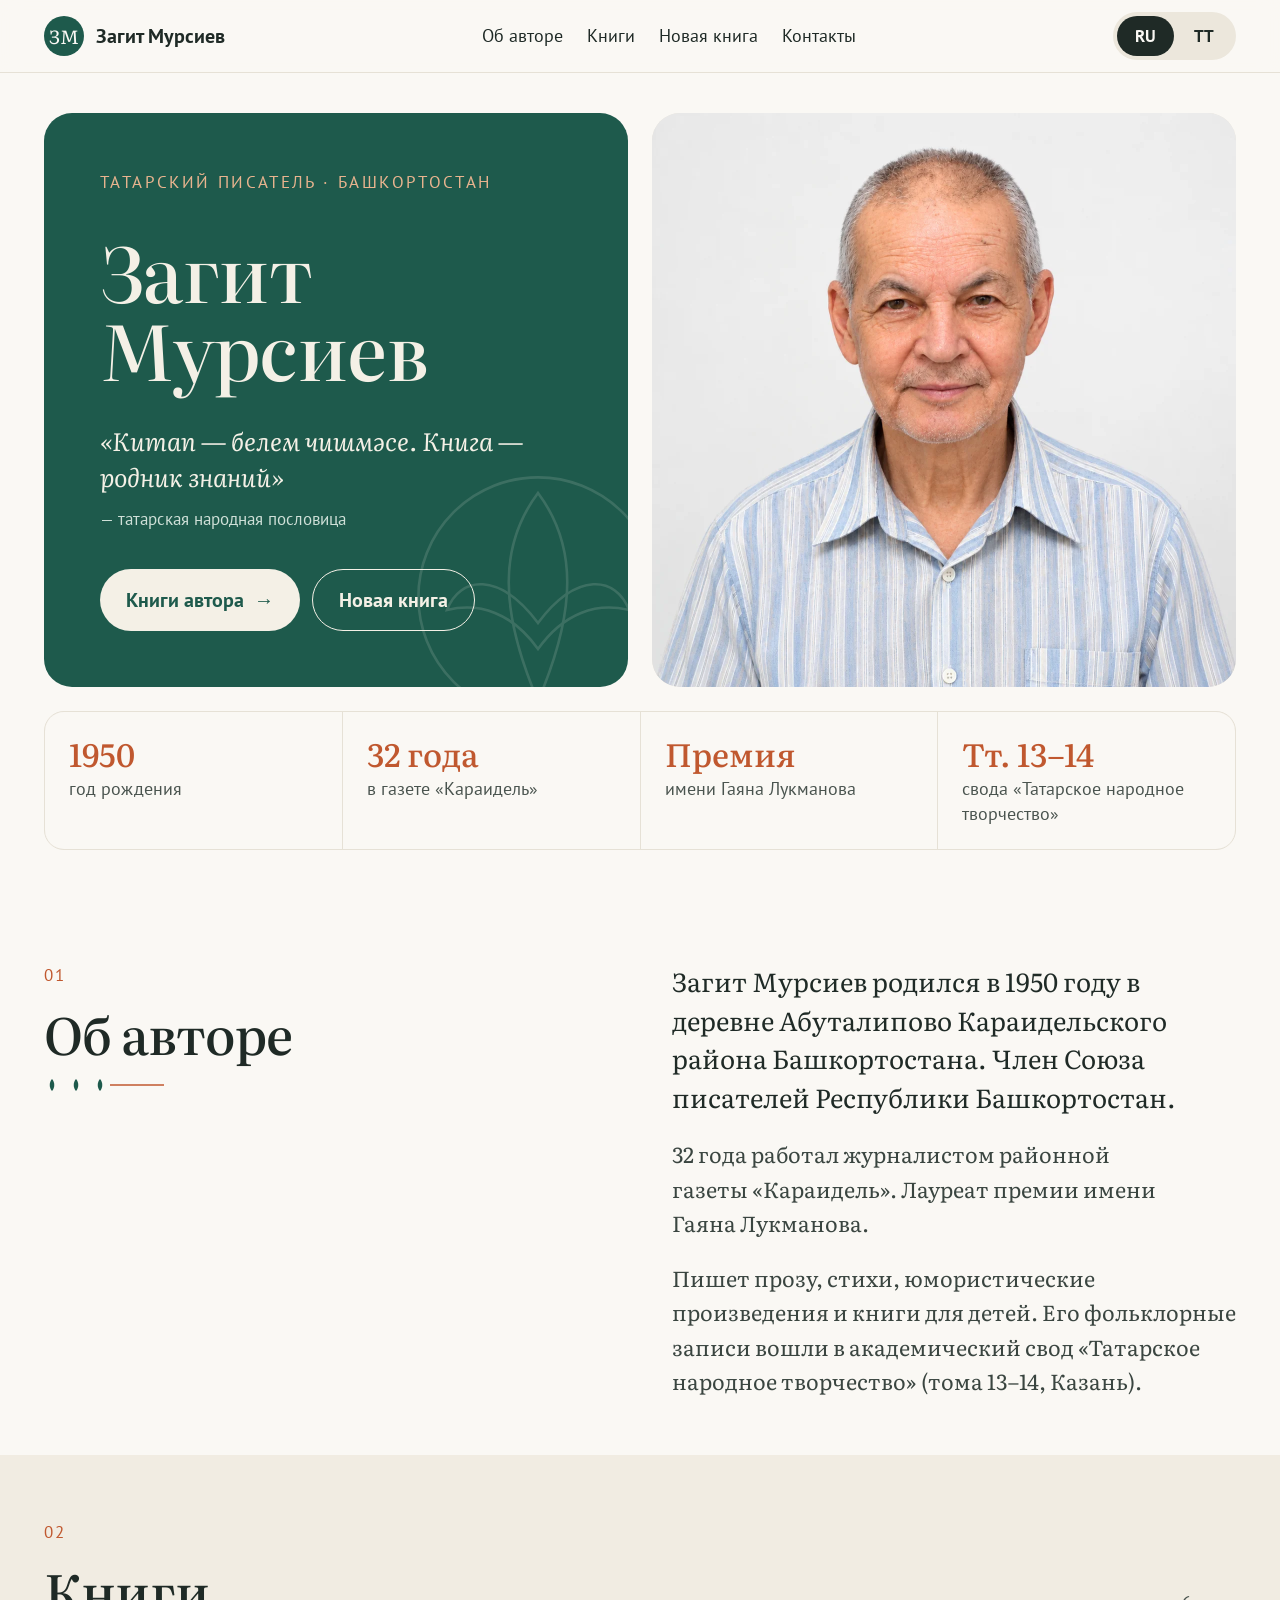
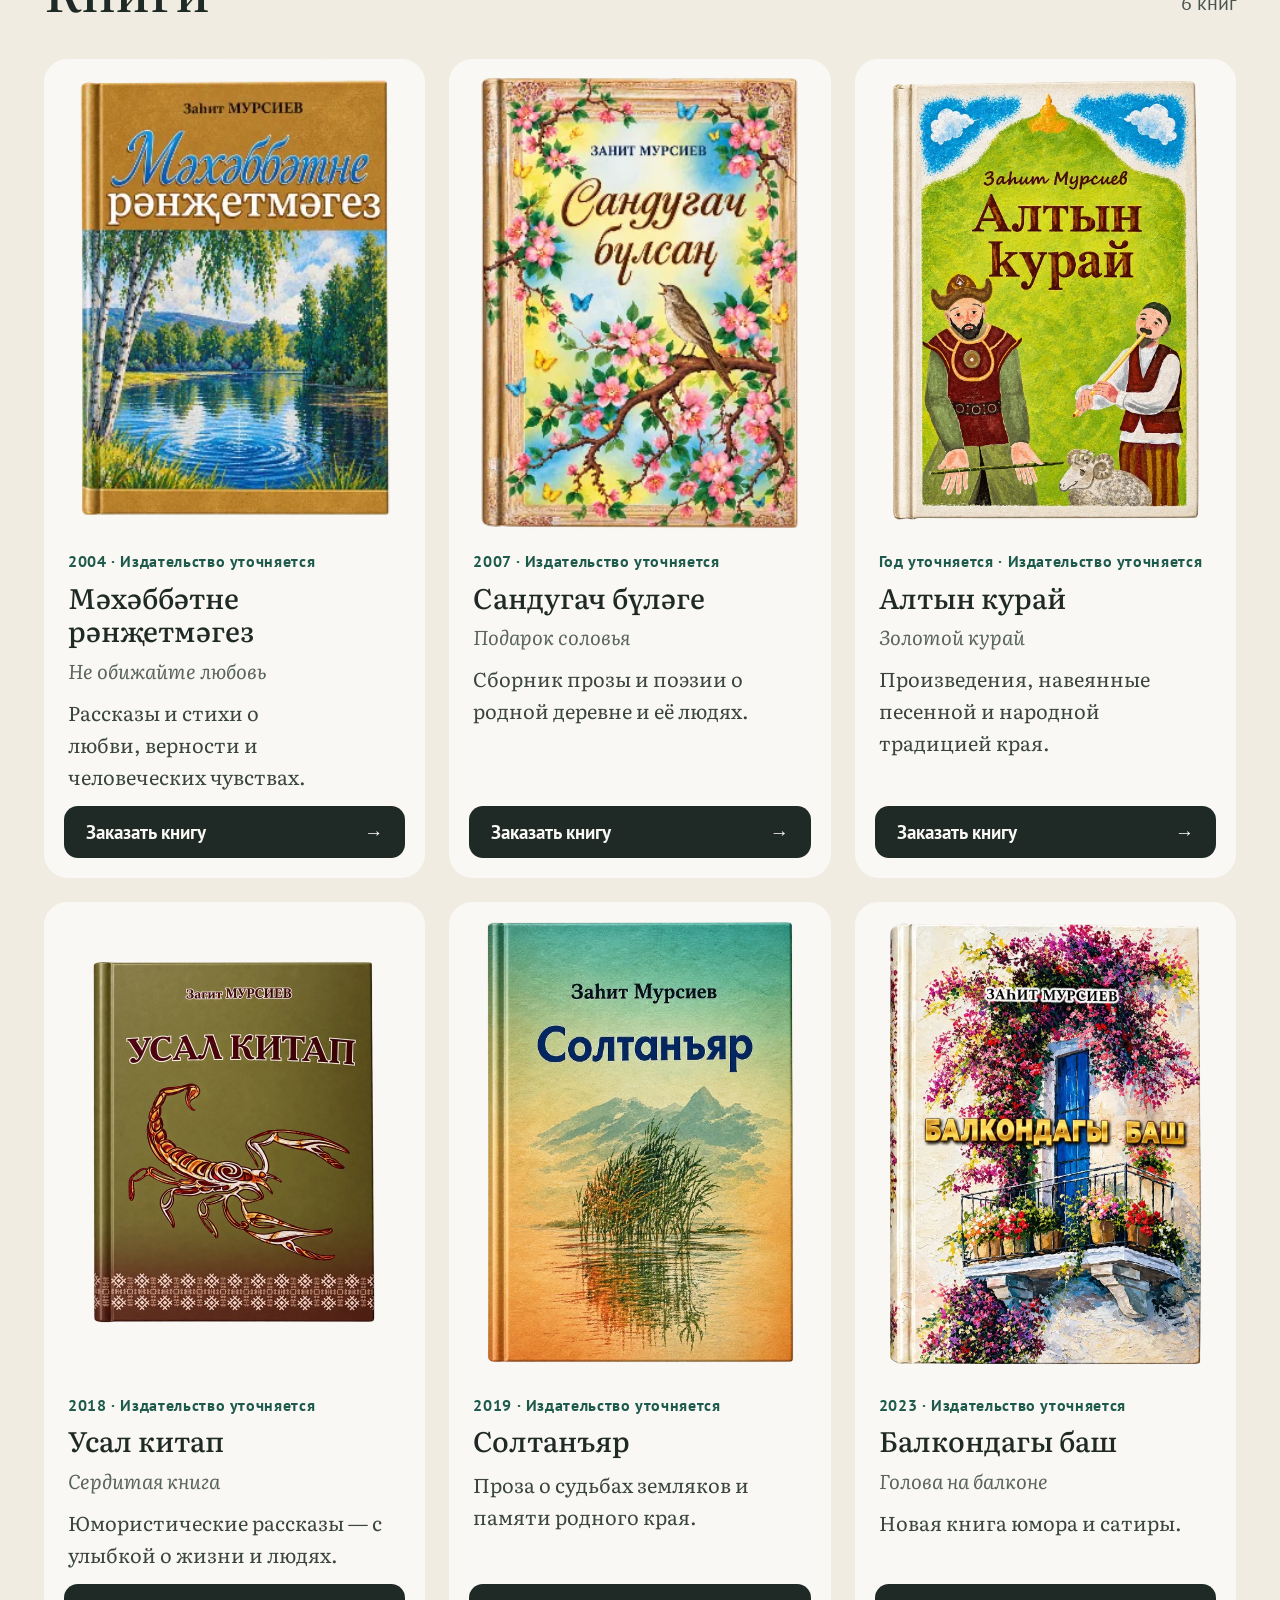
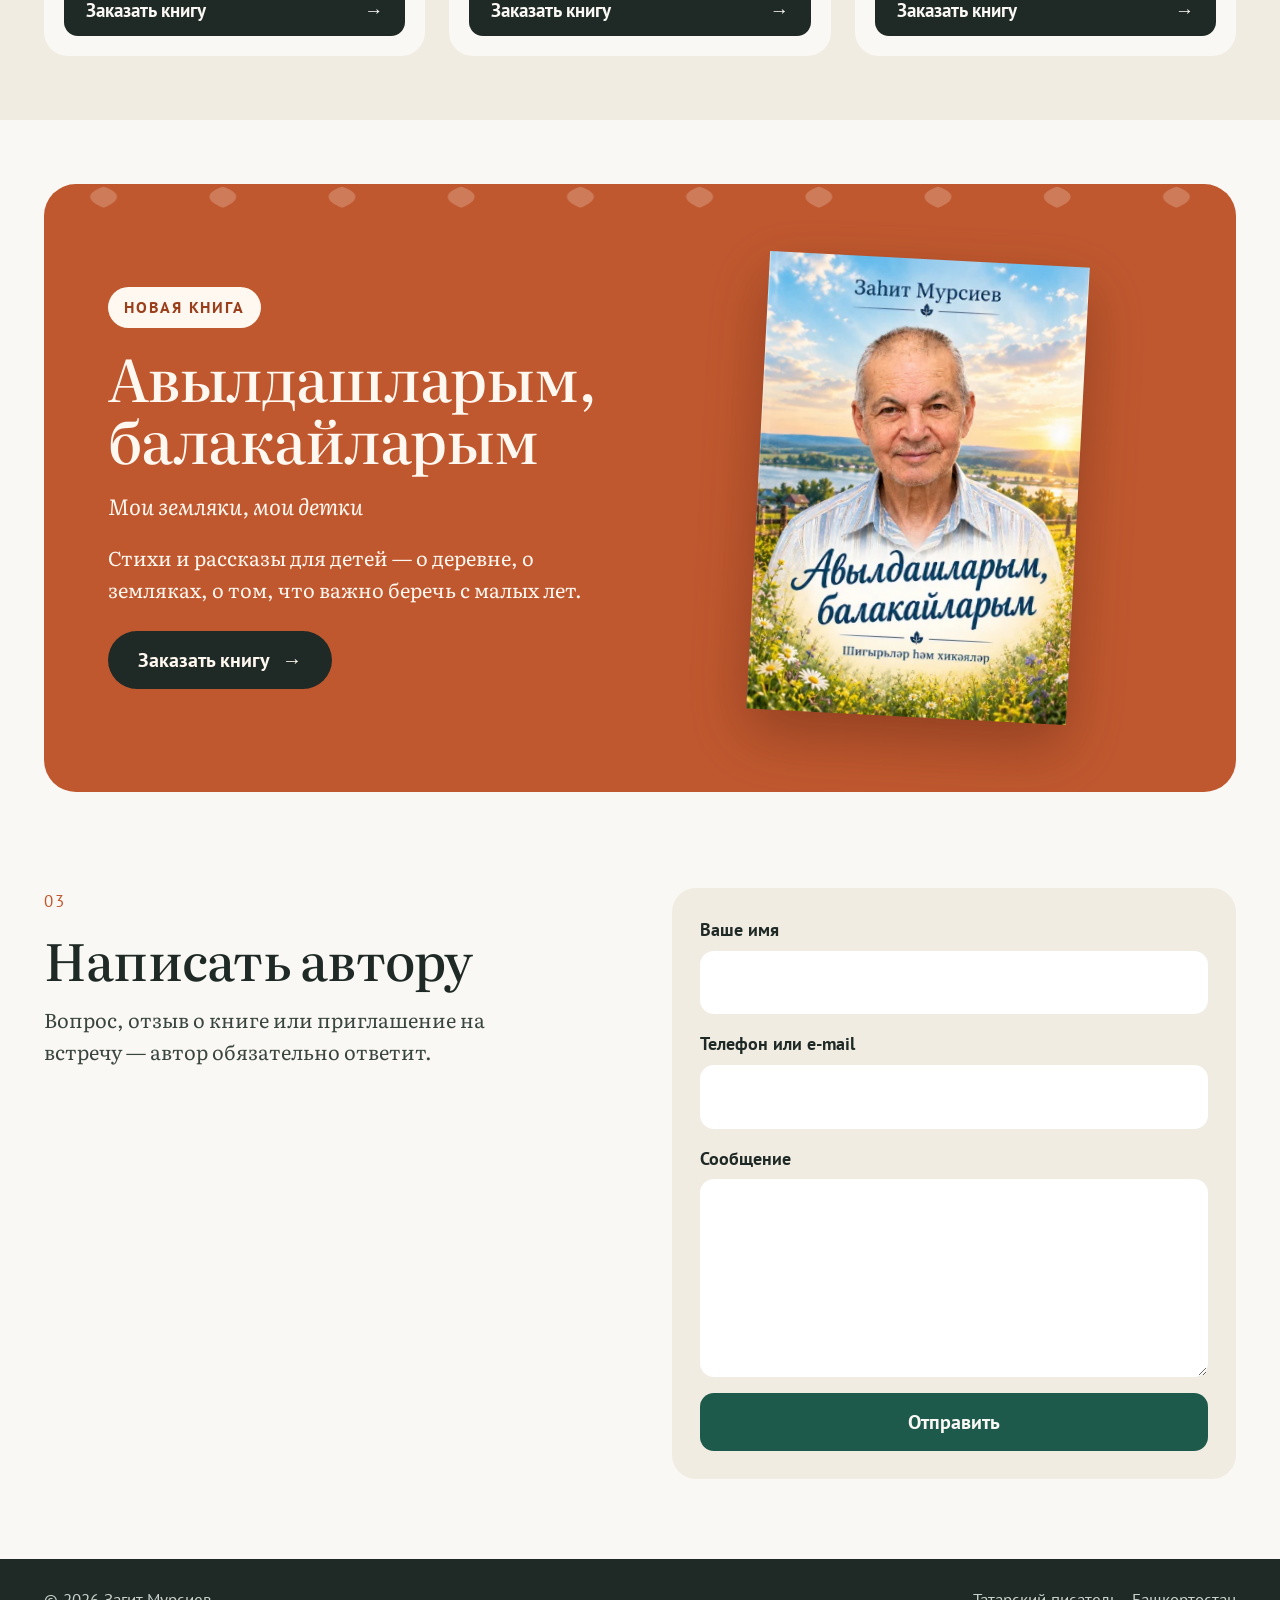
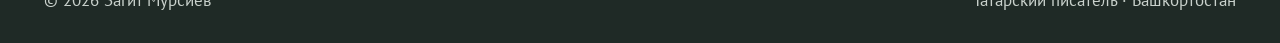
==== docs/index.html @ ffd85c50 "Сайт Загита Мурсиева: реализация дизайна v2 Статический сайт в docs/ для GitHub Pages (домен zagitmu" ====
<!DOCTYPE html>
<html lang="ru">
<head>
<meta charset="utf-8">
<meta name="viewport" content="width=device-width, initial-scale=1">
<title>Заһит Мурсиев — Загит Мурсиев</title>
<meta name="description" content="Загит Мурсиев — татарский писатель из Башкортостана. Книги, новая книга, заказ книг и связь с автором.">
<link rel="preconnect" href="https://fonts.googleapis.com">
<link rel="preconnect" href="https://fonts.gstatic.com" crossorigin>
<link href="https://fonts.googleapis.com/css2?family=Literata:ital,opsz,wght@0,7..72,400;0,7..72,500;0,7..72,600;1,7..72,400&amp;family=PT+Sans:wght@400;700&amp;display=swap" rel="stylesheet">
<link rel="stylesheet" href="styles.css">
</head>
<body>

<header class="site-header">
  <div class="wrap header-inner sans">
    <a href="#home" class="brand">
      <span class="brand-mark">ЗМ</span>
      <span class="brand-name" data-i18n="name">Загит Мурсиев</span>
    </a>
    <nav class="nav" id="site-nav">
      <a href="#about" data-i18n="navAbout">Об авторе</a>
      <a href="#books" data-i18n="navBooks">Книги</a>
      <a href="#new" data-i18n="navNew">Новая книга</a>
      <a href="#contacts" data-i18n="navContacts">Контакты</a>
    </nav>
    <div class="lang-switch" role="group" aria-label="Язык / Тел">
      <button type="button" data-lang="ru" aria-pressed="true">RU</button>
      <button type="button" data-lang="tt" aria-pressed="false">TT</button>
    </div>
    <button type="button" class="menu-btn" id="menu-btn" aria-expanded="false" aria-controls="site-nav" aria-label="Меню">
      <svg class="icon-open" width="24" height="24" viewBox="0 0 24 24" aria-hidden="true"><path d="M4 7h16M4 12h16M4 17h16" stroke="currentColor" stroke-width="2" stroke-linecap="round"/></svg>
      <svg class="icon-close" width="24" height="24" viewBox="0 0 24 24" aria-hidden="true"><path d="M6 6l12 12M18 6L6 18" stroke="currentColor" stroke-width="2" stroke-linecap="round"/></svg>
    </button>
  </div>
</header>

<main>

<section id="home" class="wrap hero-section">
  <div class="hero-grid">
    <div class="hero-card">
      <svg class="hero-ornament" viewBox="0 0 200 200" aria-hidden="true"><g fill="none" stroke="#F4F0E6" stroke-width="2"><path d="M100 20C130 60 130 110 100 180C70 110 70 60 100 20Z"/><path d="M100 120C70 80 40 84 30 110C55 104 80 112 100 140C120 112 145 104 170 110C160 84 130 80 100 120Z"/><circle cx="100" cy="100" r="92"/></g></svg>
      <div class="kicker sans hero-kicker" data-i18n="heroKicker">Татарский писатель · Башкортостан</div>
      <h1 class="hero-title" data-i18n="name">Загит Мурсиев</h1>
      <div class="hero-quote">
        <div class="hero-quote-text">«<span data-i18n="quote">Китап — белем чишмәсе. Книга — родник знаний</span>»</div>
        <div class="hero-quote-src sans">— <span data-i18n="quoteSrc">татарская народная пословица</span></div>
      </div>
      <div class="hero-actions sans">
        <a href="#books" class="btn-light"><span data-i18n="heroBtnBooks">Книги автора</span> <span aria-hidden="true">→</span></a>
        <a href="#new" class="btn-outline" data-i18n="heroBtnNew">Новая книга</a>
      </div>
    </div>
    <div class="hero-photo">
      <img src="images/author-photo.webp" alt="Загит Мурсиев" data-i18n-alt="name" width="1168" height="1168">
    </div>
  </div>
  <div class="facts" id="facts"></div>
</section>

<section id="about" class="wrap section">
  <div class="two-col">
    <div class="section-head">
      <div class="kicker sans accent">01</div>
      <h2 class="section-title" data-i18n="aboutTitle">Об авторе</h2>
      <svg width="120" height="16" viewBox="0 0 120 16" aria-hidden="true"><g fill="#1E5A4C"><path d="M8 2C11 5 11 11 8 14C5 11 5 5 8 2Z"/><path d="M32 2C35 5 35 11 32 14C29 11 29 5 32 2Z"/><path d="M56 2C59 5 59 11 56 14C53 11 53 5 56 2Z"/></g><path d="M66 8H120" stroke="#C0582F" stroke-width="1.5"/></svg>
    </div>
    <div class="about-text">
      <p class="about-lead" data-i18n="about1"></p>
      <p data-i18n="about2"></p>
      <p data-i18n="about3"></p>
    </div>
  </div>
</section>

<section id="books" class="books-section">
  <div class="wrap books-inner">
    <div class="books-head">
      <div class="section-head">
        <div class="kicker sans accent">02</div>
        <h2 class="section-title" data-i18n="booksTitle">Книги</h2>
      </div>
      <div class="books-count sans" data-i18n="booksCount">6 книг</div>
    </div>
    <div class="books-grid" id="books-grid"></div>
  </div>
</section>

<section id="new" class="wrap new-section">
  <div class="new-card">
    <svg class="new-ornament" viewBox="0 0 400 40" preserveAspectRatio="none" aria-hidden="true"><defs><pattern id="tul" width="40" height="40" patternUnits="userSpaceOnUse"><path d="M20 4C26 12 26 24 20 34C14 24 14 12 20 4Z" fill="#FFF8F0"/></pattern></defs><rect width="400" height="40" fill="url(#tul)"/></svg>
    <div class="new-body">
      <div class="new-badge sans" data-i18n="newKicker">Новая книга</div>
      <h2 class="new-title">Авылдашларым, балакайларым</h2>
      <div class="new-sub" data-i18n="newSub"></div>
      <p class="new-desc" data-i18n="newDesc"></p>
      <button type="button" class="btn-new sans" id="order-new"><span data-i18n="orderBtn">Заказать книгу</span> <span aria-hidden="true">→</span></button>
    </div>
    <div class="new-cover">
      <img src="images/cover-new.webp" alt="Авылдашларым, балакайларым" width="448" height="640">
    </div>
  </div>
</section>

<section id="contacts" class="wrap contacts-section">
  <div class="two-col contacts-grid">
    <div class="section-head">
      <div class="kicker sans accent">03</div>
      <h2 class="section-title" data-i18n="contactsTitle">Написать автору</h2>
      <p class="contacts-lead" data-i18n="contactsLead"></p>
    </div>
    <div>
      <div class="sent-box" id="sent-box" hidden>
        <div class="sent-msg" data-i18n="sentMsg"></div>
        <button type="button" class="btn-again sans" id="send-again" data-i18n="sentAgain">Написать ещё</button>
      </div>
      <form class="contact-form" id="contact-form">
        <label class="field sans">
          <span data-i18n="fName">Ваше имя</span>
          <input name="name" required autocomplete="name">
        </label>
        <label class="field sans">
          <span data-i18n="fContact">Телефон или e-mail</span>
          <input name="contact" required>
        </label>
        <label class="field sans">
          <span data-i18n="fMsg">Сообщение</span>
          <textarea name="msg" required rows="5"></textarea>
        </label>
        <button type="submit" class="btn-submit sans" data-i18n="fSend">Отправить</button>
      </form>
    </div>
  </div>
</section>

</main>

<footer class="site-footer sans">
  <div class="wrap footer-inner">
    <span>© <span id="year"></span> <span data-i18n="name">Загит Мурсиев</span></span>
    <span data-i18n="heroKicker">Татарский писатель · Башкортостан</span>
  </div>
</footer>

<div class="modal-backdrop" id="order-modal" hidden>
  <div class="modal" role="dialog" aria-modal="true" aria-labelledby="order-book">
    <button type="button" class="modal-close" id="order-close" aria-label="Закрыть">×</button>
    <div class="modal-kicker sans" data-i18n="mTitle">Заказ книги</div>
    <h3 class="modal-book" id="order-book"></h3>
    <label class="modal-field sans">
      <span data-i18n="mText">Готовый текст (можно изменить):</span>
      <textarea id="order-text" rows="6"></textarea>
    </label>
    <div class="modal-choose sans" data-i18n="mChoose">Куда отправить заказ?</div>
    <div class="modal-channels sans">
      <a id="order-wa" class="ch ch-wa" target="_blank" rel="noopener">WhatsApp</a>
      <a id="order-tg" class="ch ch-tg" target="_blank" rel="noopener">Telegram</a>
      <a id="order-mail" class="ch ch-mail" data-i18n="mEmail">Почта</a>
    </div>
    <div class="modal-note sans" data-i18n="mTgNote"></div>
    <div class="modal-copied sans" id="order-copied" data-i18n="mCopied" hidden></div>
  </div>
</div>

<script src="app.js"></script>
</body>
</html>
---- docs/styles.css ----
/* Palette */
:root {
  --bg: #FAF8F4;
  --bg-alt: #F1ECE2;
  --chip: #ECE7DC;
  --line: #E6E1D6;
  --ink: #1F2A26;
  --ink-2: #3A4540;
  --ink-3: #4A544F;
  --ink-4: #5B6560;
  --green: #1E5A4C;
  --green-dark: #123B31;
  --terra: #C0582F;
  --cream: #F4F0E6;
}

*, *::before, *::after { box-sizing: border-box; }
[hidden] { display: none !important; }

html { scroll-behavior: smooth; }
body {
  margin: 0;
  background: var(--bg);
  color: var(--ink);
  font-family: 'Literata', Georgia, serif;
  font-size: 20px;
  line-height: 1.6;
  -webkit-text-size-adjust: 100%;
}
a { color: var(--green); }
a:hover { color: var(--green-dark); }
section[id] { scroll-margin-top: 84px; }
img { display: block; }

.sans { font-family: 'PT Sans', sans-serif; }
.wrap { max-width: 1240px; margin: 0 auto; }
.kicker { font-size: 0.85em; letter-spacing: 0.14em; text-transform: uppercase; }
.accent { color: var(--terra); }

/* Header */
.site-header {
  position: sticky; top: env(safe-area-inset-top, 0px); z-index: 20;
  background: rgba(250, 248, 244, 0.92);
  -webkit-backdrop-filter: blur(10px);
  backdrop-filter: blur(10px);
  border-bottom: 1px solid var(--line);
}
.header-inner {
  padding: 12px 24px;
  display: flex; flex-wrap: wrap; align-items: center; justify-content: space-between;
  gap: 10px 28px;
}
.brand { text-decoration: none; color: var(--ink); display: flex; align-items: center; gap: 12px; }
.brand:hover { color: var(--ink); }
.brand-mark {
  width: 40px; height: 40px; border-radius: 50%;
  background: var(--green); color: var(--bg);
  display: flex; align-items: center; justify-content: center;
  font-family: 'Literata', serif; font-size: 0.95em;
}
.brand-name { font-weight: 700; font-size: 1em; }
.nav { display: flex; flex-wrap: wrap; gap: 4px 24px; font-size: 0.9em; }
.nav a { text-decoration: none; color: var(--ink); padding: 8px 0; }
.nav a:hover { color: var(--terra); }
.lang-switch { display: flex; background: var(--chip); border-radius: 999px; padding: 4px; font-size: 0.85em; gap: 2px; }
.lang-switch button {
  border: 0; padding: 8px 18px; min-height: 40px; border-radius: 999px; cursor: pointer;
  font-family: inherit; font-size: inherit; font-weight: 700;
  background: transparent; color: var(--ink);
}
.lang-switch button[aria-pressed="true"] { background: var(--ink); color: var(--bg); }
.menu-btn {
  display: none;
  width: 48px; height: 48px; flex: none;
  border: 0; border-radius: 14px; background: var(--chip); color: var(--ink);
  align-items: center; justify-content: center; cursor: pointer;
}
.menu-btn .icon-close { display: none; }
.menu-open .menu-btn .icon-open { display: none; }
.menu-open .menu-btn .icon-close { display: block; }

/* Compact header on phones and small tablets: nav goes under the ☰ button */
@media (max-width: 900px) {
  .header-inner { flex-wrap: wrap; gap: 0 8px; padding: 8px 24px; }
  .brand { order: 1; min-width: 0; flex: 1 1 0; gap: 10px; }
  .brand-name { font-size: 0.95em; white-space: nowrap; overflow: hidden; text-overflow: ellipsis; }
  .lang-switch { order: 2; flex: none; }
  .lang-switch button { padding: 6px 12px; }
  .menu-btn { display: inline-flex; order: 3; }
  .nav {
    order: 4; display: none; flex-basis: 100%;
    flex-direction: column; gap: 0; font-size: 1.05em;
    margin-top: 8px; border-top: 1px solid var(--line);
  }
  .menu-open .nav { display: flex; }
  .nav a { padding: 14px 4px; border-bottom: 1px solid var(--line); }
  .nav a:last-child { border-bottom: 0; }
}
@media (max-width: 380px) {
  .header-inner { padding: 8px 16px; }
  .brand-mark { display: none; }
}

/* Hero */
.hero-section { padding: 40px 24px 56px; }
.hero-grid {
  display: grid;
  grid-template-columns: repeat(auto-fit, minmax(min(100%, 420px), 1fr));
  gap: 24px; align-items: stretch;
}
.hero-card {
  background: var(--green); color: var(--cream);
  border-radius: 28px; padding: clamp(28px, 5vw, 56px);
  display: flex; flex-direction: column; justify-content: space-between; gap: 36px;
  position: relative; overflow: hidden;
}
.hero-ornament { position: absolute; right: -40px; bottom: -40px; width: 260px; height: 260px; opacity: 0.14; }
.hero-kicker { color: #E9B48F; }
.hero-title {
  margin: 0; font-weight: 500; font-size: clamp(2.4em, 6vw, 3.8em);
  line-height: 1.02; letter-spacing: -0.02em; text-wrap: balance;
}
.hero-quote { display: flex; flex-direction: column; gap: 10px; max-width: 30em; position: relative; }
.hero-quote-text { font-style: italic; font-size: 1.25em; line-height: 1.45; }
.hero-quote-src { font-size: 0.85em; color: #CFE0D8; }
.hero-actions { display: flex; flex-wrap: wrap; gap: 12px; position: relative; }
.btn-light, .btn-outline {
  text-decoration: none; padding: 14px 26px; border-radius: 999px; min-height: 52px;
  display: inline-flex; align-items: center; font-weight: 700;
}
.btn-light { background: var(--cream); color: var(--green); gap: 10px; }
.btn-light:hover { background: #FFFFFF; color: var(--green); }
.btn-outline { border: 1.5px solid var(--cream); color: var(--cream); }
.btn-outline:hover { background: rgba(244, 240, 230, 0.12); color: var(--cream); }
.hero-photo { position: relative; min-height: 480px; border-radius: 28px; overflow: hidden; background: var(--chip); }
.hero-photo img { position: absolute; inset: 0; width: 100%; height: 100%; object-fit: cover; }

.facts {
  display: grid; grid-template-columns: repeat(auto-fit, minmax(min(100%, 220px), 1fr));
  gap: 1px; background: var(--line); border: 1px solid var(--line);
  border-radius: 20px; overflow: hidden; margin-top: 24px;
}
.fact { background: var(--bg); padding: 22px 24px; display: flex; flex-direction: column; gap: 4px; }
.fact-big { font-size: 1.6em; font-weight: 500; color: var(--terra); line-height: 1.2; }
.fact-small { font-family: 'PT Sans', sans-serif; font-size: 0.9em; color: var(--ink-3); line-height: 1.4; }

/* Sections */
.section { padding: 56px 24px; }
.two-col {
  display: grid; grid-template-columns: repeat(auto-fit, minmax(min(100%, 320px), 1fr));
  gap: 32px 64px;
}
.section-head { display: flex; flex-direction: column; gap: 16px; }
.section-title {
  margin: 0; font-weight: 500; font-size: clamp(2em, 4vw, 2.8em);
  line-height: 1.1; letter-spacing: -0.015em;
}
.about-text { display: flex; flex-direction: column; gap: 20px; font-size: 1.08em; max-width: 40em; }
.about-text p { margin: 0; text-wrap: pretty; color: var(--ink-2); }
.about-text .about-lead { font-size: 1.2em; line-height: 1.5; color: inherit; }

/* Books */
.books-section { background: var(--bg-alt); }
.books-inner { padding: 64px 24px; }
.books-head {
  display: flex; flex-wrap: wrap; justify-content: space-between; align-items: flex-end;
  gap: 16px; margin-bottom: 40px;
}
.books-count { color: var(--ink-3); }
.books-grid {
  display: grid; grid-template-columns: repeat(auto-fill, minmax(min(100%, 340px), 1fr));
  gap: 24px;
}
.book {
  background: var(--bg); border-radius: 24px; padding: 20px;
  display: flex; flex-direction: column; gap: 14px;
}
.book-cover {
  margin: -20px -20px 0; aspect-ratio: 4 / 5;
  border-radius: 24px 24px 0 0; overflow: hidden; background: var(--bg);
}
.book-cover img { width: 100%; height: 100%; object-fit: contain; }
.book-info { display: flex; flex-direction: column; gap: 6px; padding: 0 4px; }
.book-meta { font-family: 'PT Sans', sans-serif; font-size: 0.8em; color: var(--green); font-weight: 700; letter-spacing: 0.04em; }
.book-title { margin: 0; font-weight: 500; font-size: 1.4em; line-height: 1.2; }
.book-sub { font-style: italic; color: var(--ink-4); }
.book-sub:empty { display: none; }
.book-desc { margin: 4px 0 0; text-wrap: pretty; color: var(--ink-2); }
.btn-order {
  margin-top: auto; border: 0; background: var(--ink); color: var(--bg);
  padding: 14px 22px; min-height: 52px; border-radius: 14px;
  font-family: 'PT Sans', sans-serif; font-weight: 700; font-size: 0.95em; cursor: pointer;
  display: flex; justify-content: space-between; align-items: center;
}
.btn-order:hover { background: var(--terra); }

/* New book */
.new-section { padding: 64px 24px; }
.new-card {
  background: var(--terra); color: #FFF8F0; border-radius: 32px;
  padding: clamp(28px, 5vw, 64px);
  display: grid; grid-template-columns: repeat(auto-fit, minmax(min(100%, 300px), 1fr));
  gap: 48px; align-items: center; position: relative; overflow: hidden;
}
.new-ornament { position: absolute; left: 0; right: 0; top: 0; width: 100%; height: 28px; opacity: 0.22; }
.new-body { display: flex; flex-direction: column; gap: 18px; position: relative; }
.new-badge {
  display: inline-flex; align-self: flex-start; background: #FFF8F0; color: #9A3F1C;
  font-weight: 700; font-size: 0.8em; letter-spacing: 0.12em; text-transform: uppercase;
  padding: 8px 16px; border-radius: 999px;
}
.new-title {
  margin: 0; font-weight: 500; font-size: clamp(2.1em, 4.6vw, 3.2em);
  line-height: 1.05; letter-spacing: -0.02em; text-wrap: balance;
}
.new-sub { font-style: italic; font-size: 1.1em; }
.new-desc { margin: 0; text-wrap: pretty; max-width: 32em; }
.btn-new {
  align-self: flex-start; border: 0; background: var(--ink); color: #FFF8F0;
  padding: 16px 30px; min-height: 56px; border-radius: 999px;
  font-weight: 700; font-size: 1em; cursor: pointer; margin-top: 8px;
  display: inline-flex; gap: 12px; align-items: center;
}
.btn-new:hover { background: #000000; }
.new-cover {
  aspect-ratio: 2 / 3; width: 100%; max-width: 320px; justify-self: center;
  filter: drop-shadow(0 24px 30px rgba(60, 20, 5, 0.35));
  transform: rotate(3deg); position: relative;
}
.new-cover img { width: 100%; height: 100%; object-fit: contain; }

/* Contacts */
.contacts-section { padding: 32px 24px 80px; }
.contacts-grid { align-items: start; }
.contacts-lead { margin: 0; color: var(--ink-2); max-width: 24em; }
.sent-box {
  background: #E3EEE9; border-radius: 24px; padding: 32px;
  display: flex; flex-direction: column; gap: 16px; align-items: flex-start;
}
.sent-msg { font-size: 1.2em; }
.btn-again {
  border: 1.5px solid var(--green); background: transparent; color: var(--green);
  padding: 10px 22px; min-height: 48px; border-radius: 999px;
  font-weight: 700; font-size: 0.9em; cursor: pointer;
}
.contact-form {
  display: flex; flex-direction: column; gap: 16px;
  background: var(--bg-alt); border-radius: 24px; padding: 28px;
}
.field { display: flex; flex-direction: column; gap: 6px; }
.field > span { font-weight: 700; font-size: 0.9em; }
.field input, .field textarea {
  font: inherit; font-size: 1.05em; padding: 14px 16px;
  border: 1.5px solid transparent; border-radius: 14px;
  background: #FFFFFF; color: var(--ink); outline: none;
}
.field input { min-height: 56px; }
.field textarea { resize: vertical; }
.field input:focus, .field textarea:focus { border-color: var(--green); }
.btn-submit {
  border: 0; background: var(--green); color: var(--bg);
  padding: 16px 30px; min-height: 56px; border-radius: 14px;
  font-weight: 700; font-size: 1em; cursor: pointer;
}
.btn-submit:hover { background: var(--green-dark); }

/* Footer */
.site-footer { background: var(--ink); color: #C9D1CC; }
.footer-inner {
  padding: 28px 24px; display: flex; flex-wrap: wrap; justify-content: space-between;
  gap: 12px; font-size: 0.85em;
}

/* Order modal */
.modal-backdrop {
  position: fixed; inset: 0; z-index: 50;
  background: rgba(20, 28, 25, 0.6);
  -webkit-backdrop-filter: blur(4px);
  backdrop-filter: blur(4px);
  display: flex; align-items: center; justify-content: center;
  padding: 16px; overflow-y: auto;
}
.modal {
  background: var(--bg); border-radius: 28px; max-width: 560px; width: 100%;
  padding: 28px 24px; display: flex; flex-direction: column; gap: 16px;
  box-shadow: 0 30px 80px rgba(0, 0, 0, 0.35); position: relative;
  max-height: calc(100vh - 32px); overflow-y: auto;
}
.modal-close {
  position: absolute; top: 14px; right: 14px; width: 48px; height: 48px;
  border: 0; border-radius: 50%; background: var(--chip);
  font-size: 1.5em; line-height: 1; cursor: pointer; color: var(--ink);
}
.modal-kicker { font-size: 0.8em; letter-spacing: 0.12em; text-transform: uppercase; color: var(--terra); font-weight: 700; }
.modal-book { margin: 0; padding-right: 52px; font-weight: 500; font-size: 1.5em; line-height: 1.2; }
.modal-field { display: flex; flex-direction: column; gap: 6px; }
.modal-field > span { font-size: 0.9em; color: var(--ink-3); }
.modal-field textarea {
  font: inherit; font-size: 1em; padding: 14px 16px; border: 0; border-radius: 14px;
  background: var(--bg-alt); color: var(--ink); resize: vertical;
}
.modal-choose { font-weight: 700; font-size: 0.95em; }
.modal-channels {
  display: grid; grid-template-columns: repeat(auto-fit, minmax(140px, 1fr));
  gap: 10px; font-weight: 700;
}
.ch {
  text-decoration: none; color: #FFFFFF; padding: 14px; min-height: 60px; border-radius: 14px;
  display: flex; align-items: center; justify-content: center; font-size: 1em;
}
.ch:hover { color: #FFFFFF; }
.ch-wa { background: #1F7A45; }
.ch-wa:hover { background: #17613A; }
.ch-tg { background: #23689A; }
.ch-tg:hover { background: #1B5580; }
.ch-mail { background: var(--ink); }
.ch-mail:hover { background: #000000; }
.modal-note { font-size: 0.85em; color: var(--ink-4); line-height: 1.45; }
.modal-copied { font-size: 0.9em; color: #1F7A45; font-weight: 700; }
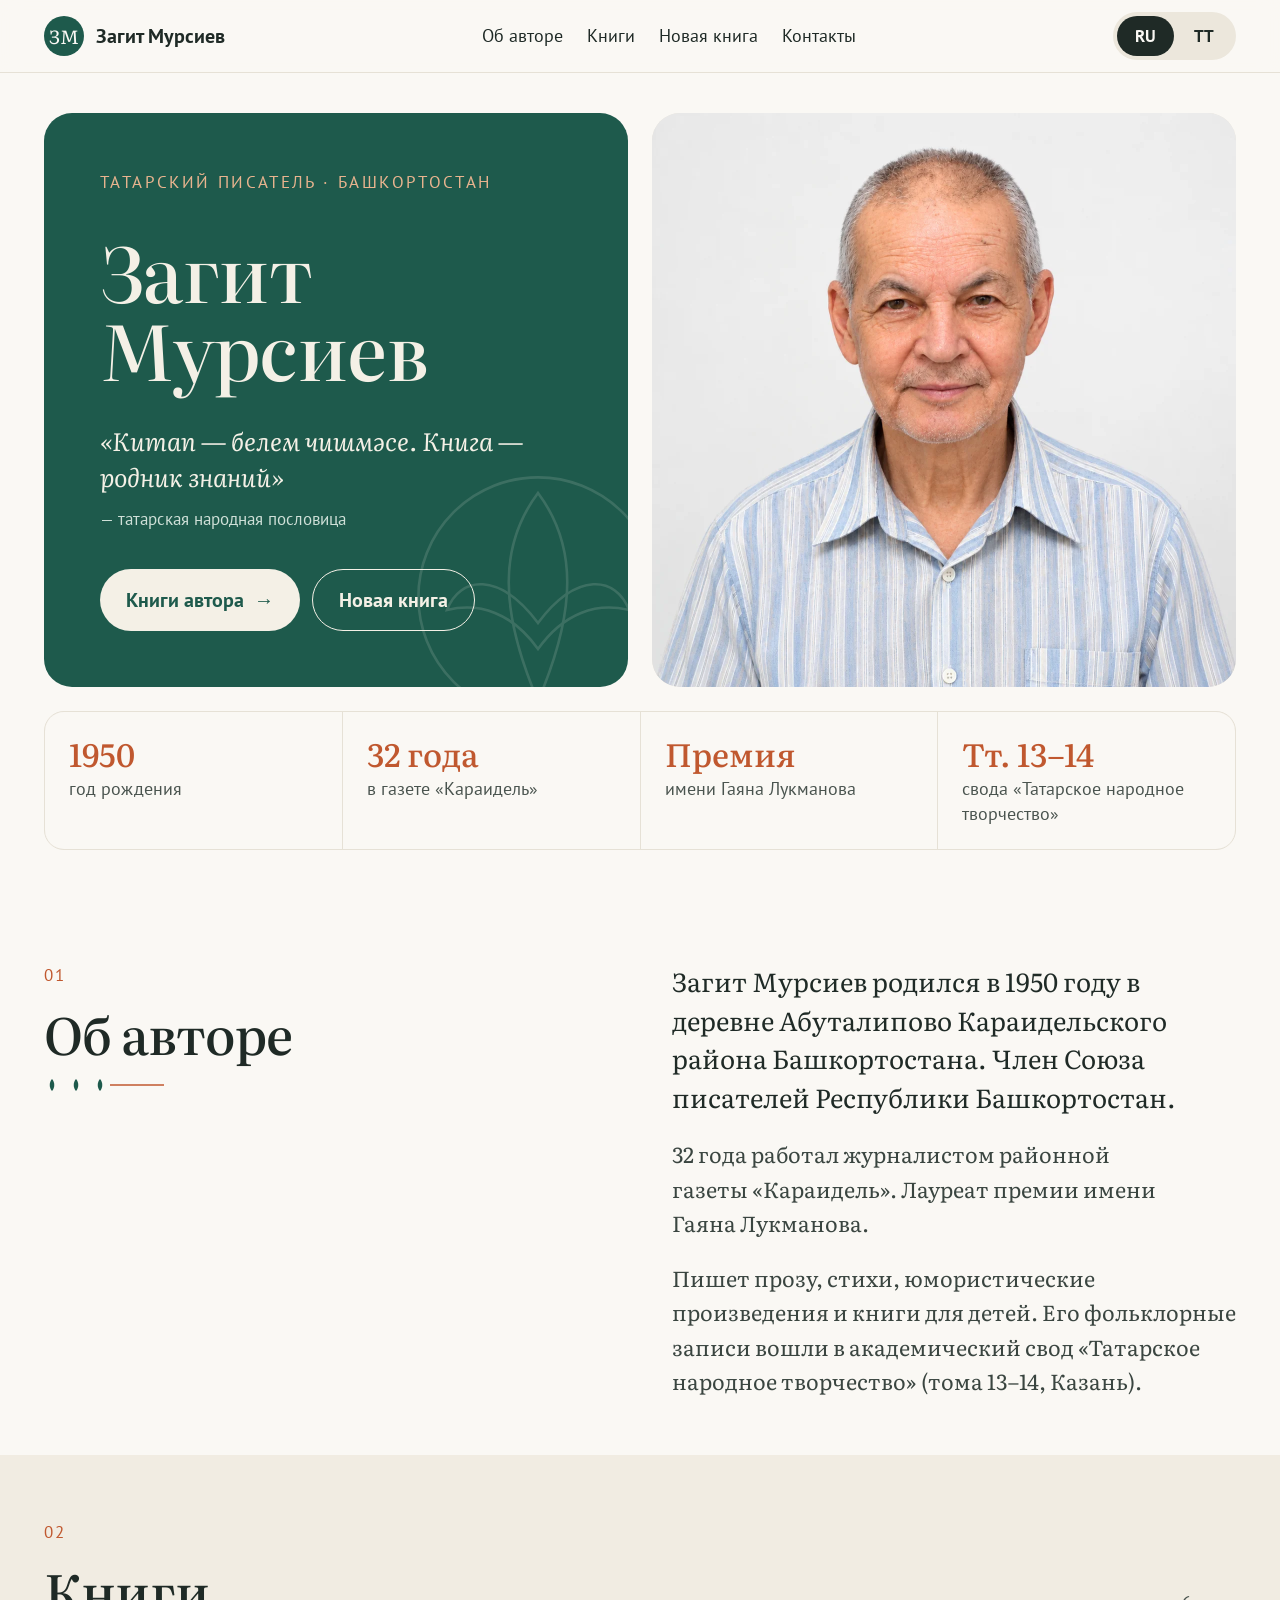
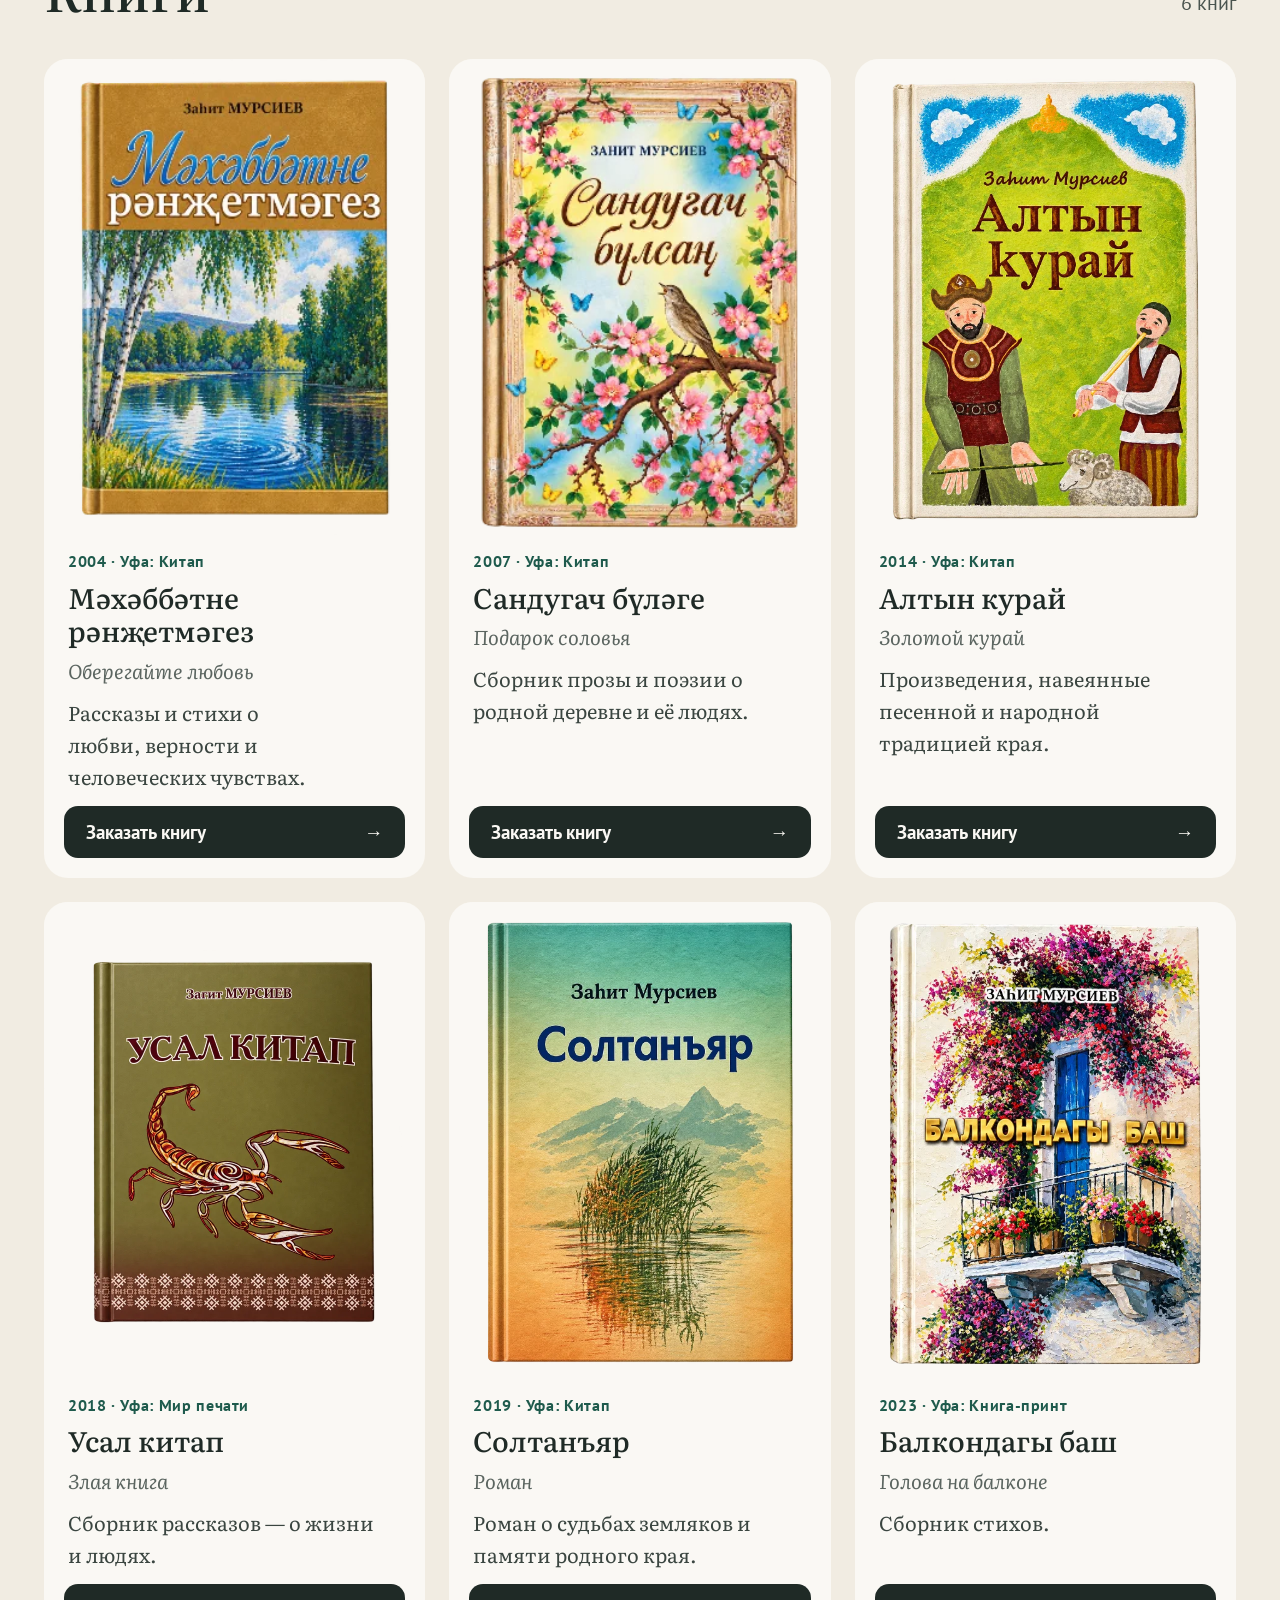
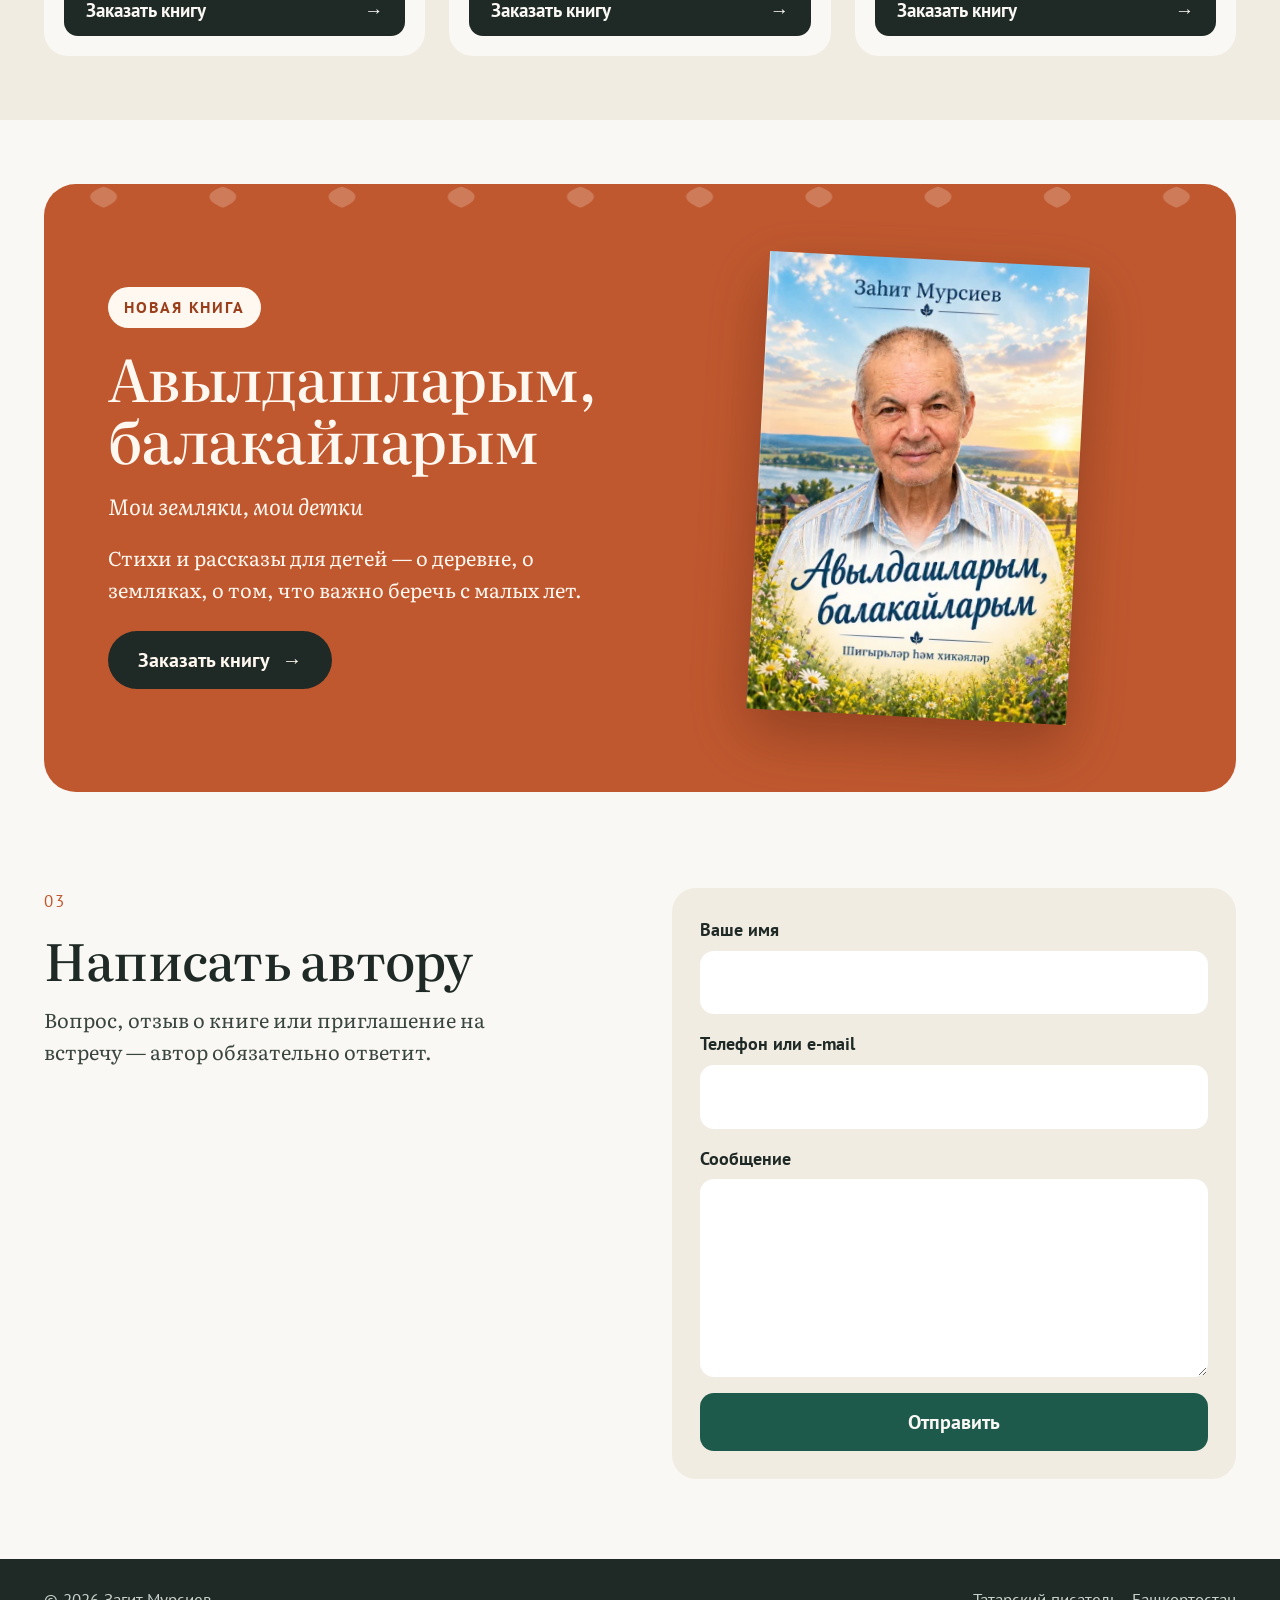
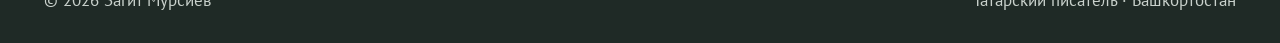
==== commit 59b8f0fa: "Фавикон: монограмма «ЗМ» как в шапке сайта favicon.ico (16/32/48), PNG 32px, иконка для экрана «Домо" ====
--- a/docs/index.html
+++ b/docs/index.html
@@ -5,6 +5,11 @@
 <meta name="viewport" content="width=device-width, initial-scale=1">
 <title>Заһит Мурсиев — Загит Мурсиев</title>
 <meta name="description" content="Загит Мурсиев — татарский писатель из Башкортостана. Книги, новая книга, заказ книг и связь с автором.">
+<link rel="icon" href="favicon.ico" sizes="any">
+<link rel="icon" href="favicon-32.png" type="image/png" sizes="32x32">
+<link rel="apple-touch-icon" href="apple-touch-icon.png">
+<link rel="manifest" href="site.webmanifest">
+<meta name="theme-color" content="#1E5A4C">
 <link rel="preconnect" href="https://fonts.googleapis.com">
 <link rel="preconnect" href="https://fonts.gstatic.com" crossorigin>
 <link href="https://fonts.googleapis.com/css2?family=Literata:ital,opsz,wght@0,7..72,400;0,7..72,500;0,7..72,600;1,7..72,400&amp;family=PT+Sans:wght@400;700&amp;display=swap" rel="stylesheet">
--- a/docs/styles.css
+++ b/docs/styles.css
@@ -136,13 +136,16 @@
 .hero-photo img { position: absolute; inset: 0; width: 100%; height: 100%; object-fit: cover; }
 
 .facts {
-  display: grid; grid-template-columns: repeat(auto-fit, minmax(min(100%, 220px), 1fr));
+  display: grid; grid-template-columns: repeat(4, 1fr);
   gap: 1px; background: var(--line); border: 1px solid var(--line);
   border-radius: 20px; overflow: hidden; margin-top: 24px;
 }
 .fact { background: var(--bg); padding: 22px 24px; display: flex; flex-direction: column; gap: 4px; }
 .fact-big { font-size: 1.6em; font-weight: 500; color: var(--terra); line-height: 1.2; }
 .fact-small { font-family: 'PT Sans', sans-serif; font-size: 0.9em; color: var(--ink-3); line-height: 1.4; }
+/* 4 in a row → 2×2 on medium screens → one column on phones */
+@media (max-width: 1000px) { .facts { grid-template-columns: repeat(2, 1fr); } }
+@media (max-width: 560px) { .facts { grid-template-columns: 1fr; } }
 
 /* Sections */
 .section { padding: 56px 24px; }
@@ -210,8 +213,14 @@
   padding: 8px 16px; border-radius: 999px;
 }
 .new-title {
-  margin: 0; font-weight: 500; font-size: clamp(2.1em, 4.6vw, 3.2em);
+  margin: 0; font-weight: 500; font-size: clamp(2.1em, 4.6vw, 3em);
   line-height: 1.05; letter-spacing: -0.02em; text-wrap: balance;
+}
+/* Phones: «балакайларым» must fit the card width */
+@media (max-width: 600px) {
+  .new-section { padding-inline: 16px; }
+  .new-card { padding: 32px 24px; }
+  .new-title { font-size: clamp(1.3em, 8.4vw, 2.1em); }
 }
 .new-sub { font-style: italic; font-size: 1.1em; }
 .new-desc { margin: 0; text-wrap: pretty; max-width: 32em; }
